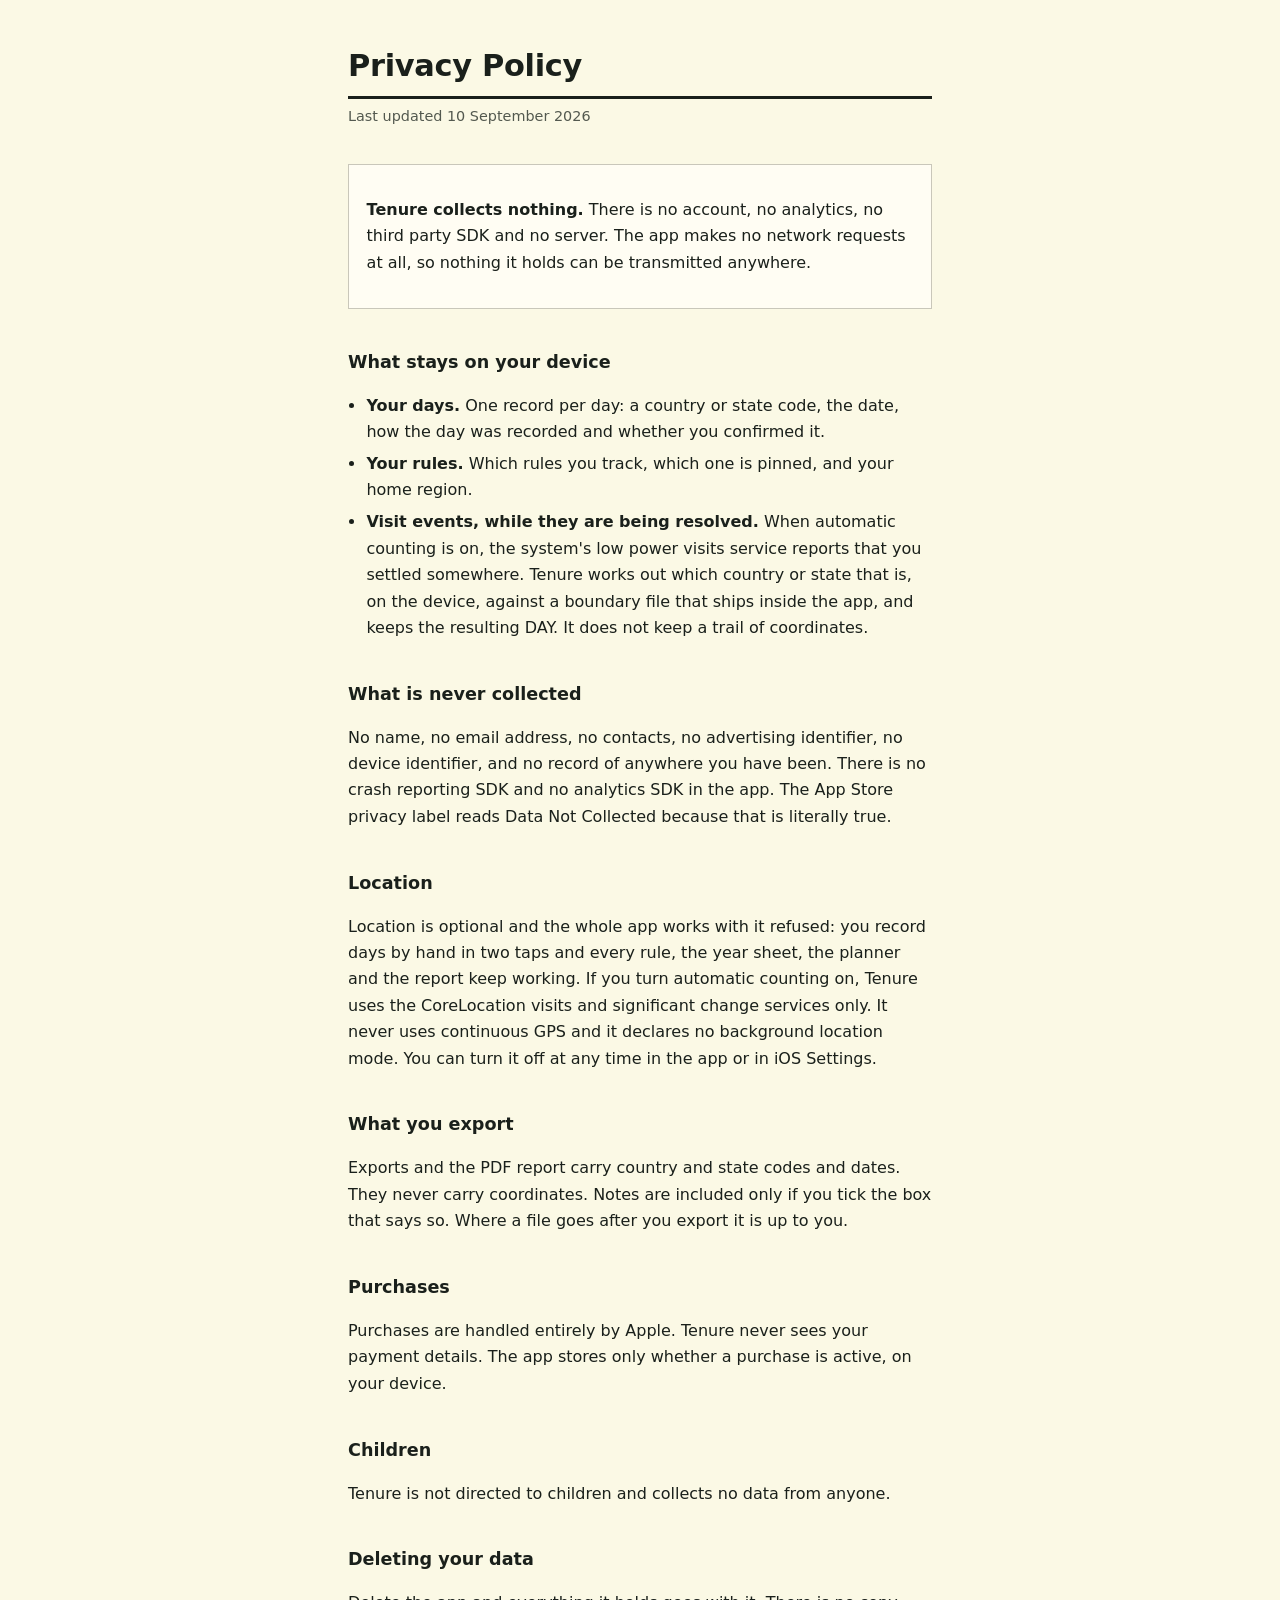
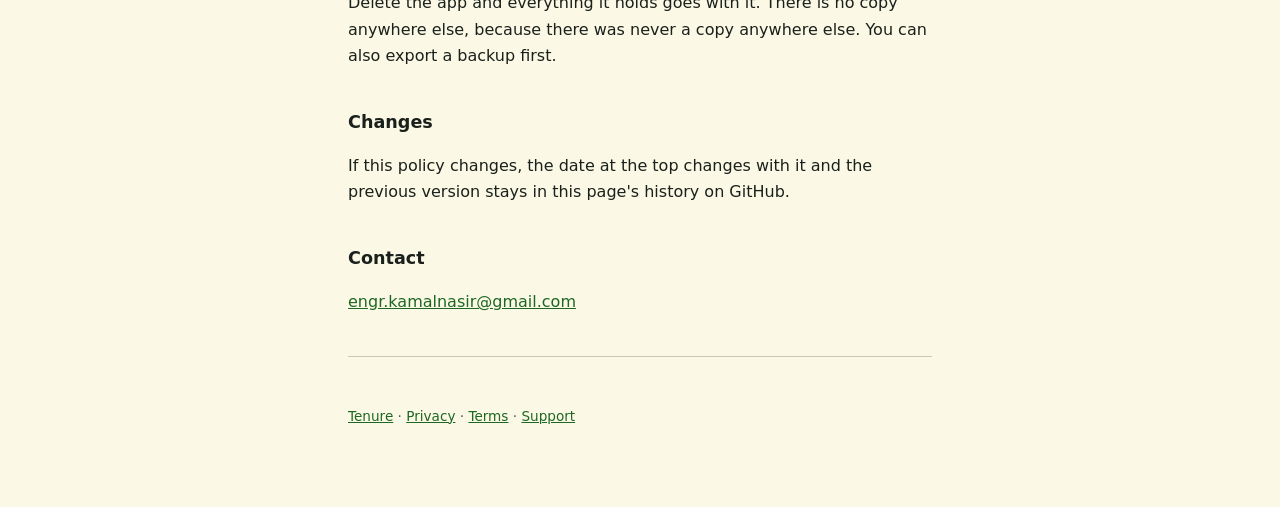
==== privacy.html @ e0ac886d "Privacy, terms and support pages for Tenure Tenure collects nothing and makes no network requests at" ====
<!doctype html>
<html lang="en"><head>
<meta charset="utf-8">
<meta name="viewport" content="width=device-width,initial-scale=1">
<title>Privacy Policy | Tenure</title>
<link rel="stylesheet" href="_style.css">
</head><body><main>
<h1>Privacy Policy</h1>
<p class="meta">Last updated 10 September 2026</p>

<div class="note">
<p><strong>Tenure collects nothing.</strong> There is no account, no analytics, no
third party SDK and no server. The app makes no network requests at all, so nothing it
holds can be transmitted anywhere.</p>
</div>

<h2>What stays on your device</h2>
<ul>
  <li><strong>Your days.</strong> One record per day: a country or state code, the date,
      how the day was recorded and whether you confirmed it.</li>
  <li><strong>Your rules.</strong> Which rules you track, which one is pinned, and your
      home region.</li>
  <li><strong>Visit events, while they are being resolved.</strong> When automatic
      counting is on, the system's low power visits service reports that you settled
      somewhere. Tenure works out which country or state that is, on the device, against
      a boundary file that ships inside the app, and keeps the resulting DAY. It does not
      keep a trail of coordinates.</li>
</ul>

<h2>What is never collected</h2>
<p>No name, no email address, no contacts, no advertising identifier, no device
identifier, and no record of anywhere you have been. There is no crash reporting SDK and
no analytics SDK in the app. The App Store privacy label reads Data Not Collected because
that is literally true.</p>

<h2>Location</h2>
<p>Location is optional and the whole app works with it refused: you record days by hand
in two taps and every rule, the year sheet, the planner and the report keep working. If
you turn automatic counting on, Tenure uses the CoreLocation visits and significant
change services only. It never uses continuous GPS and it declares no background location
mode. You can turn it off at any time in the app or in iOS Settings.</p>

<h2>What you export</h2>
<p>Exports and the PDF report carry country and state codes and dates. They never carry
coordinates. Notes are included only if you tick the box that says so. Where a file goes
after you export it is up to you.</p>

<h2>Purchases</h2>
<p>Purchases are handled entirely by Apple. Tenure never sees your payment details. The
app stores only whether a purchase is active, on your device.</p>

<h2>Children</h2>
<p>Tenure is not directed to children and collects no data from anyone.</p>

<h2>Deleting your data</h2>
<p>Delete the app and everything it holds goes with it. There is no copy anywhere else,
because there was never a copy anywhere else. You can also export a backup first.</p>

<h2>Changes</h2>
<p>If this policy changes, the date at the top changes with it and the previous version
stays in this page's history on GitHub.</p>

<h2>Contact</h2>
<p><a href="mailto:engr.kamalnasir@gmail.com">engr.kamalnasir@gmail.com</a></p>
<hr><footer><a href="index.html">Tenure</a> &middot; <a href="privacy.html">Privacy</a> &middot; <a href="terms.html">Terms</a> &middot; <a href="support.html">Support</a></footer></main></body></html>
---- _style.css ----
/* Tenure's own palette, the same numbers the app draws with:
   paper #FBF9E5, ink #1A201B, accent #1E6723, and their dark pairs. */
:root { --ink:#1A201B; --soft:#53594F; --rule:#C9C7BA; --ground:#FBF9E5;
        --surface:#FFFDF3; --accent:#1E6723; }
@media (prefers-color-scheme: dark) {
  :root { --ink:#E9EBE4; --soft:#A8AFA5; --rule:#2E3630; --ground:#0F1512;
          --surface:#151C17; --accent:#7EC883; }
}
* { box-sizing: border-box; }
body { margin:0; background:var(--ground); color:var(--ink);
       font:16px/1.65 -apple-system,BlinkMacSystemFont,"Segoe UI",system-ui,sans-serif; }
main { max-width:39rem; margin:0 auto; padding:3rem 1.25rem 5rem; }
h1 { font-size:1.9rem; line-height:1.2; margin:0 0 .4rem; letter-spacing:-.01em; }
h1::after { content:""; display:block; height:3px; background:var(--ink); margin-top:.7rem; }
h2 { font-size:1.1rem; margin:2.4rem 0 .6rem; }
.meta { color:var(--soft); font-size:.9rem; margin:0 0 2.2rem; }
a { color:var(--accent); }
hr { border:0; border-top:1px solid var(--rule); margin:2.5rem 0; }
ul { padding-left:1.15rem; } li { margin:.35rem 0; }
.note { background:var(--surface); border:1px solid var(--rule); padding:1rem 1.1rem; }
code { font-size:.9em; }
footer { color:var(--soft); font-size:.85rem; margin-top:3rem; }
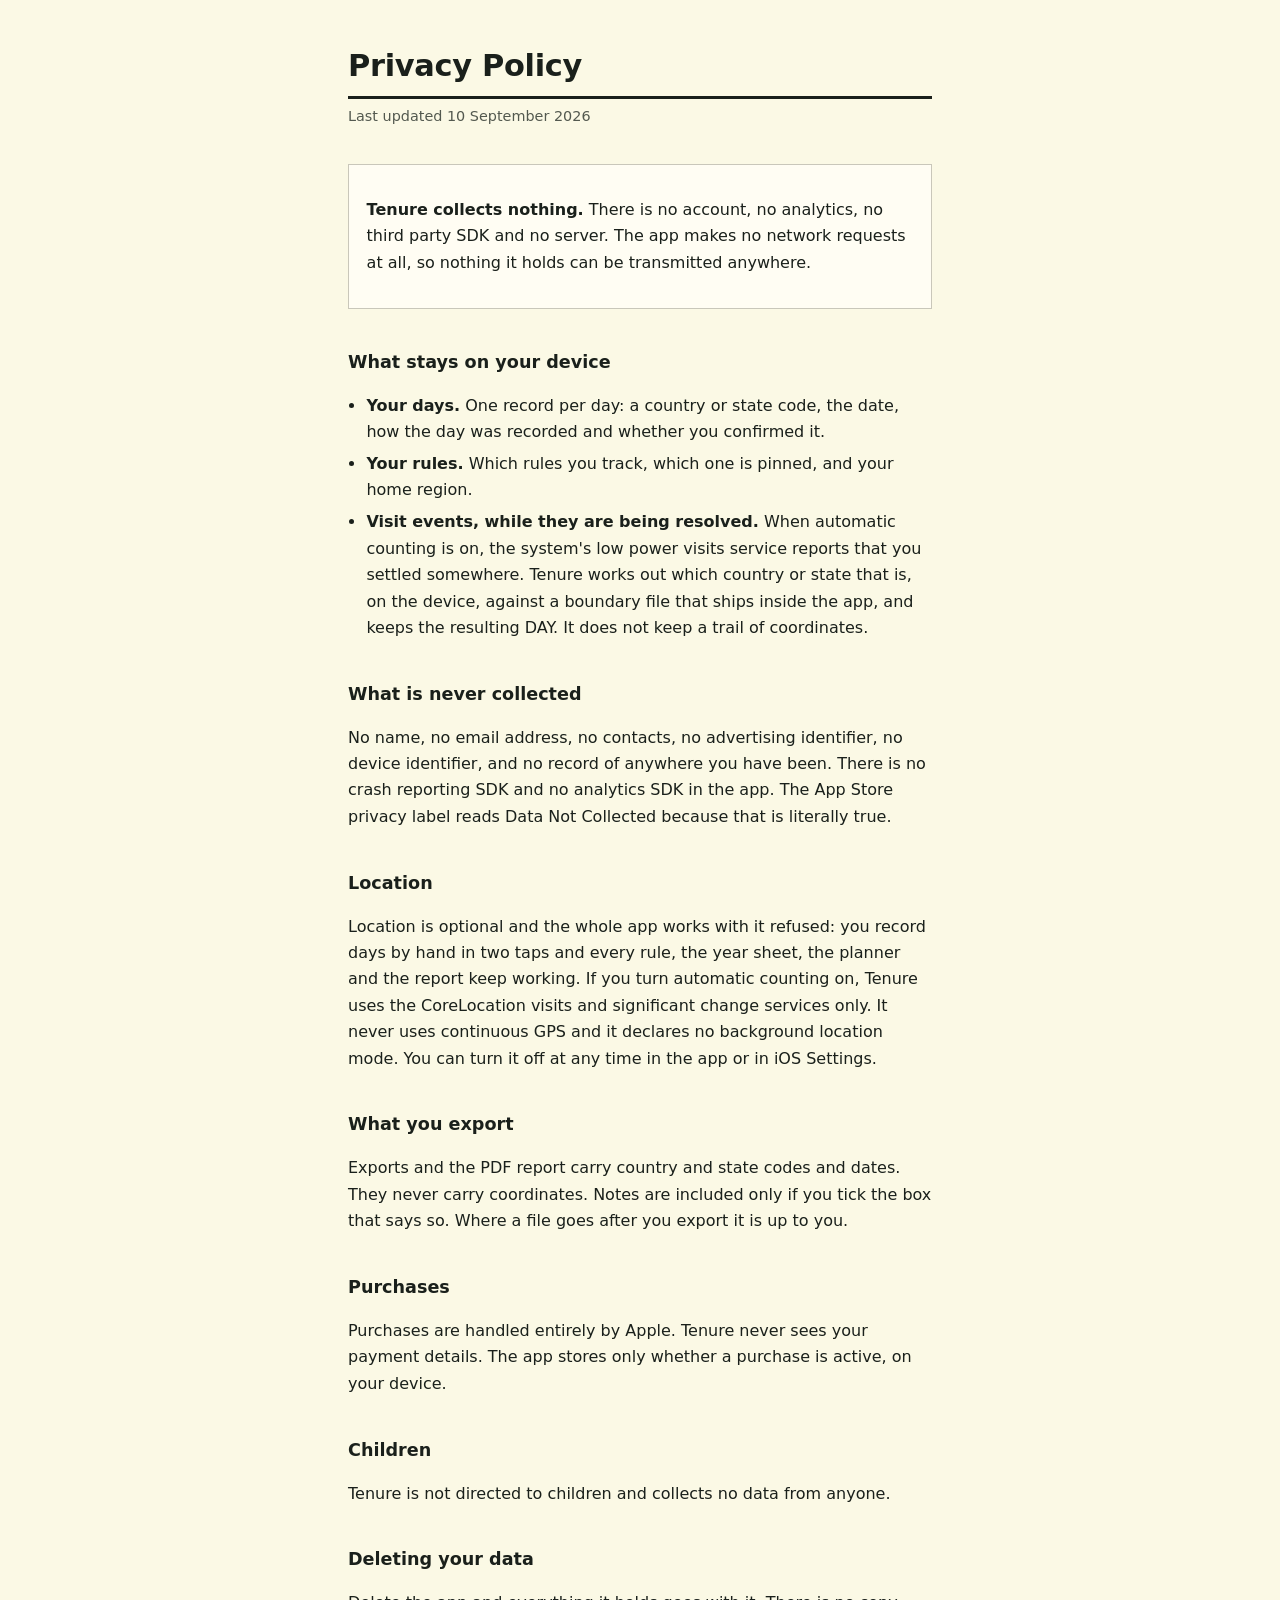
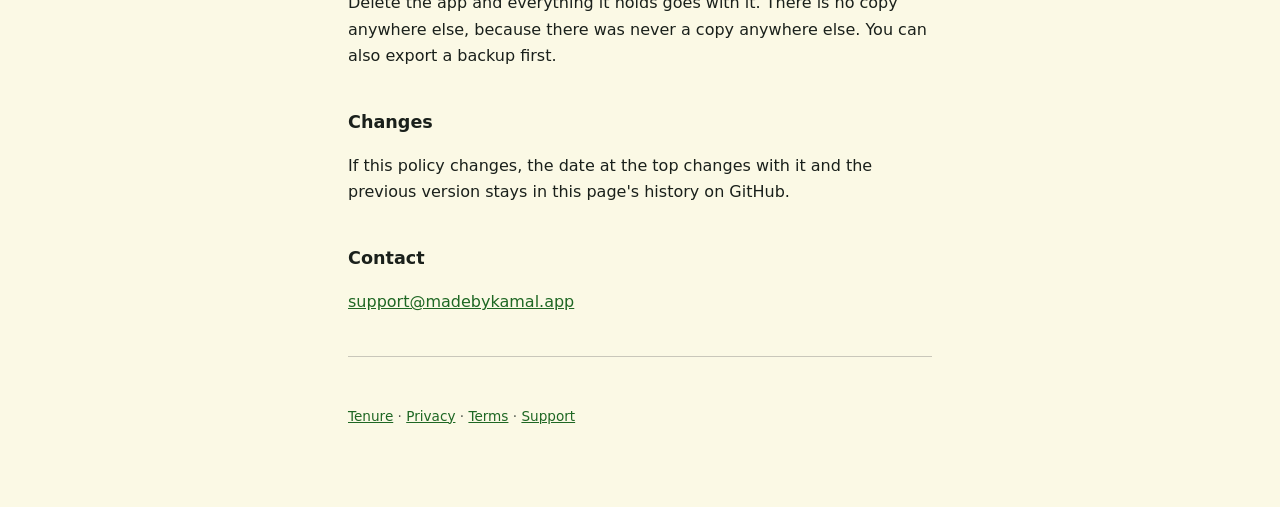
==== commit 71b3d216: "Support email is now support@madebykamal.app" ====
--- a/privacy.html
+++ b/privacy.html
@@ -61,5 +61,5 @@
 stays in this page's history on GitHub.</p>
 
 <h2>Contact</h2>
-<p><a href="mailto:engr.kamalnasir@gmail.com">engr.kamalnasir@gmail.com</a></p>
+<p><a href="mailto:support@madebykamal.app">support@madebykamal.app</a></p>
 <hr><footer><a href="index.html">Tenure</a> &middot; <a href="privacy.html">Privacy</a> &middot; <a href="terms.html">Terms</a> &middot; <a href="support.html">Support</a></footer></main></body></html>
